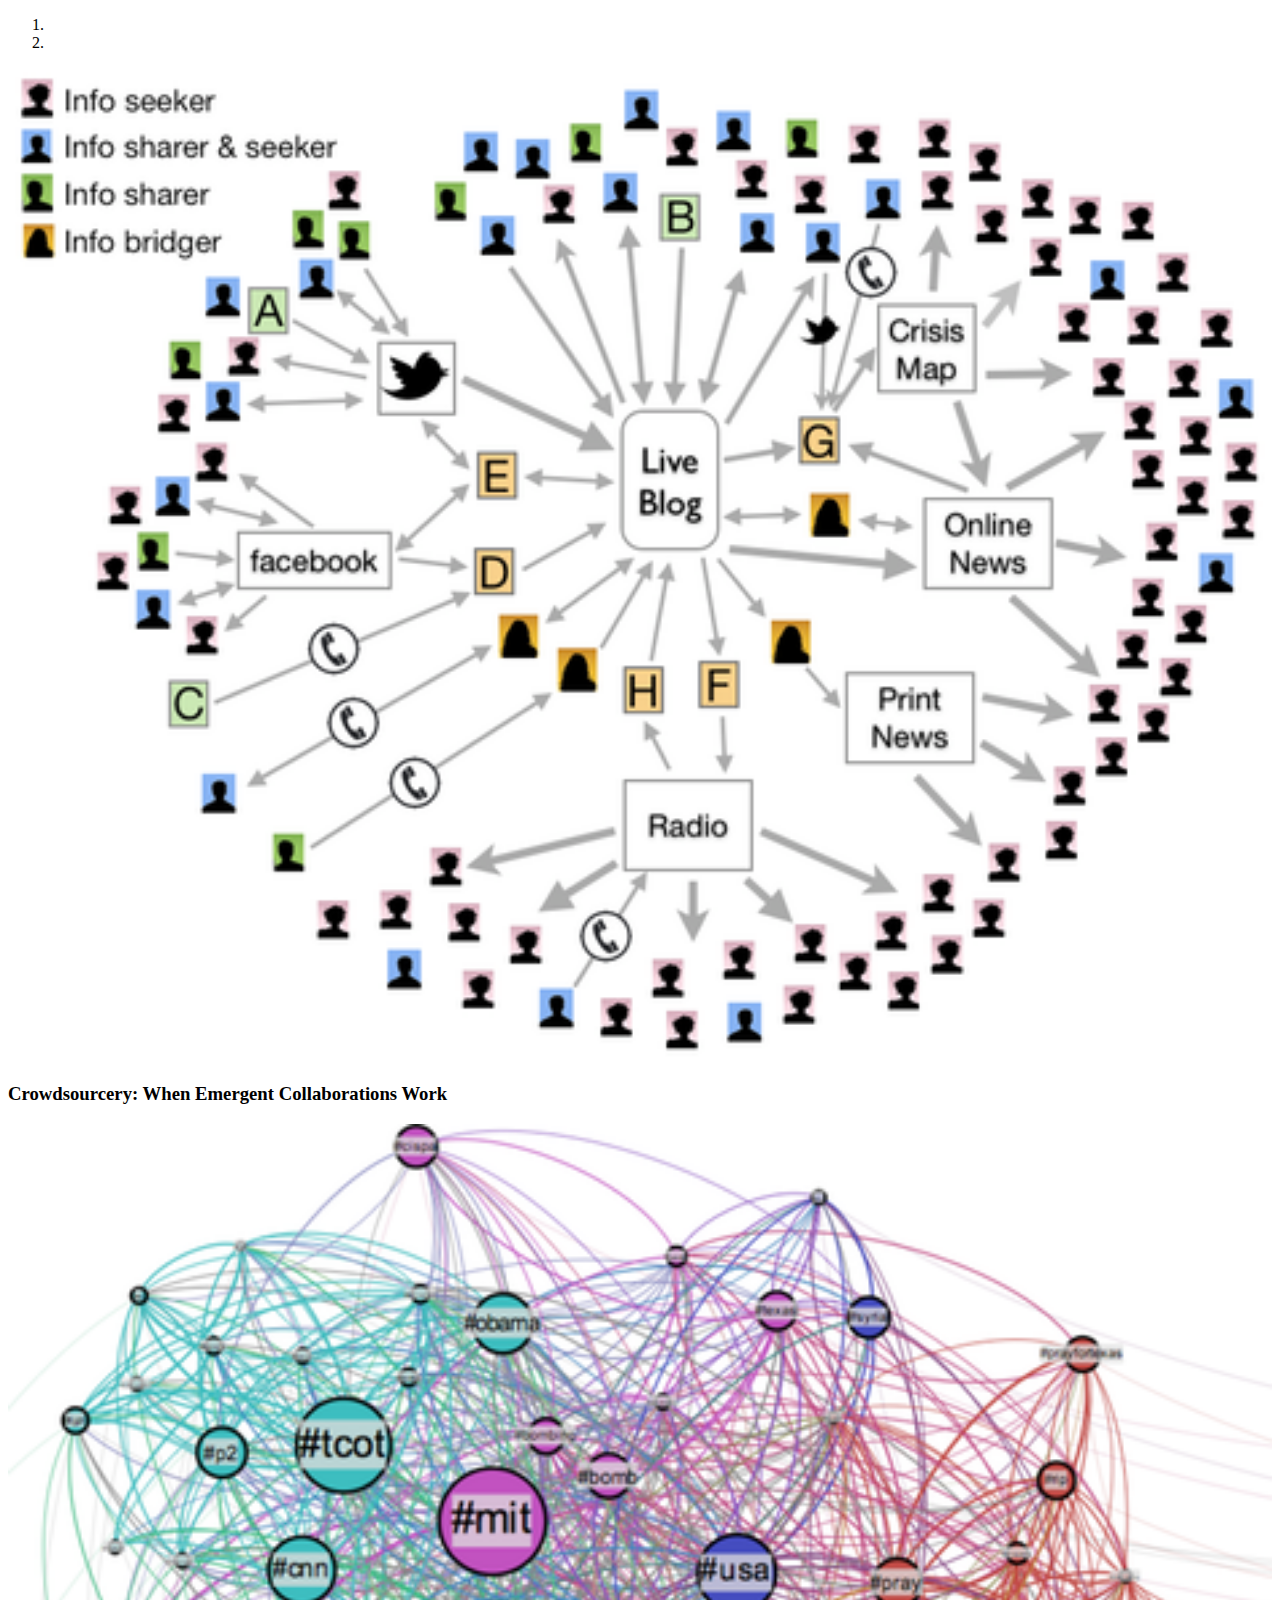
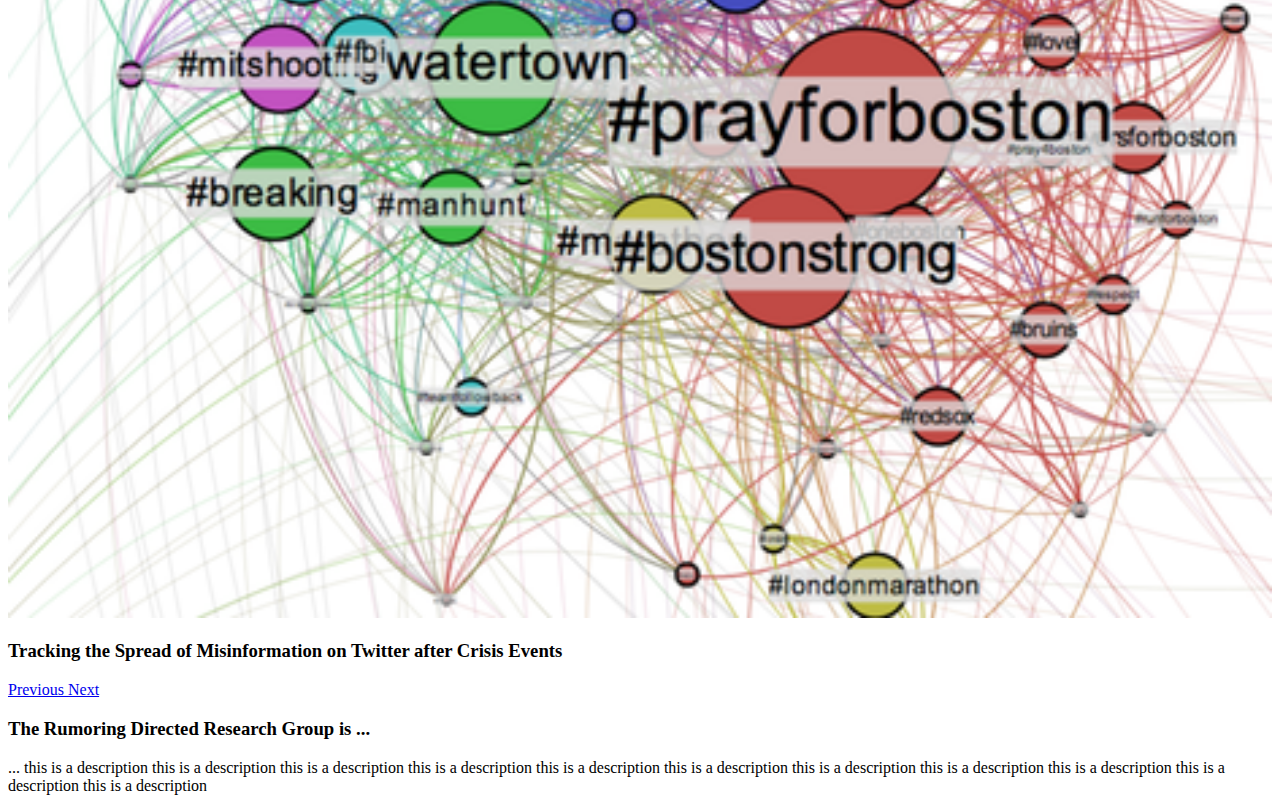
==== carousel.html @ c3020d7e "People, Publications, About finished" ====
<!DOCTYPE html>

<style type="text/css">
    #myCarousel img {
        width: 100%;
    }
</style>


<div id="myCarousel" class="carousel slide" data-ride="carousel" aria-hidden="true">
    <!-- Indicators -->
    <ol class="carousel-indicators">
        <li data-target="#myCarousel" data-slide-to="0" class="active"></li>
        <li data-target="#myCarousel" data-slide-to="1"></li>
    </ol>

    <!-- Wrapper for slides -->
    <div class="carousel-inner" role="listbox">

        <div class="item active">
            <img src="images/diagram_b-10_med.png" alt="Crowdsourcery: When Emergent Collaborations Work">

            <div class="carousel-caption">
                <h3>Crowdsourcery: When Emergent Collaborations Work</h3>
            </div>
        </div>

        <div class="item">
            <img src="images/hashtag_network_image_med.png" alt="Tracking the Spread of Misinformation on Twitter after Crisis Events">

            <div class="carousel-caption">
                <h3>Tracking the Spread of Misinformation on Twitter after Crisis Events</h3>
            </div>
        </div>

    </div>

    <!-- Left and right controls -->
    <a class="left carousel-control" href="#myCarousel" role="button" data-slide="prev">
        <span class="glyphicon glyphicon-chevron-left" aria-hidden="true"></span>
        <span class="sr-only">Previous</span>
    </a>
    <a class="right carousel-control" href="#myCarousel" role="button" data-slide="next">
        <span class="glyphicon glyphicon-chevron-right" aria-hidden="true"></span>
        <span class="sr-only">Next</span>
    </a>
</div>

<h3>The Rumoring Directed Research Group is ...</h3>
<p>... this is a description this is a description this is a description this is a description this is a description this is a description this is a description this is a description this is a description this is a description this is a description </p>
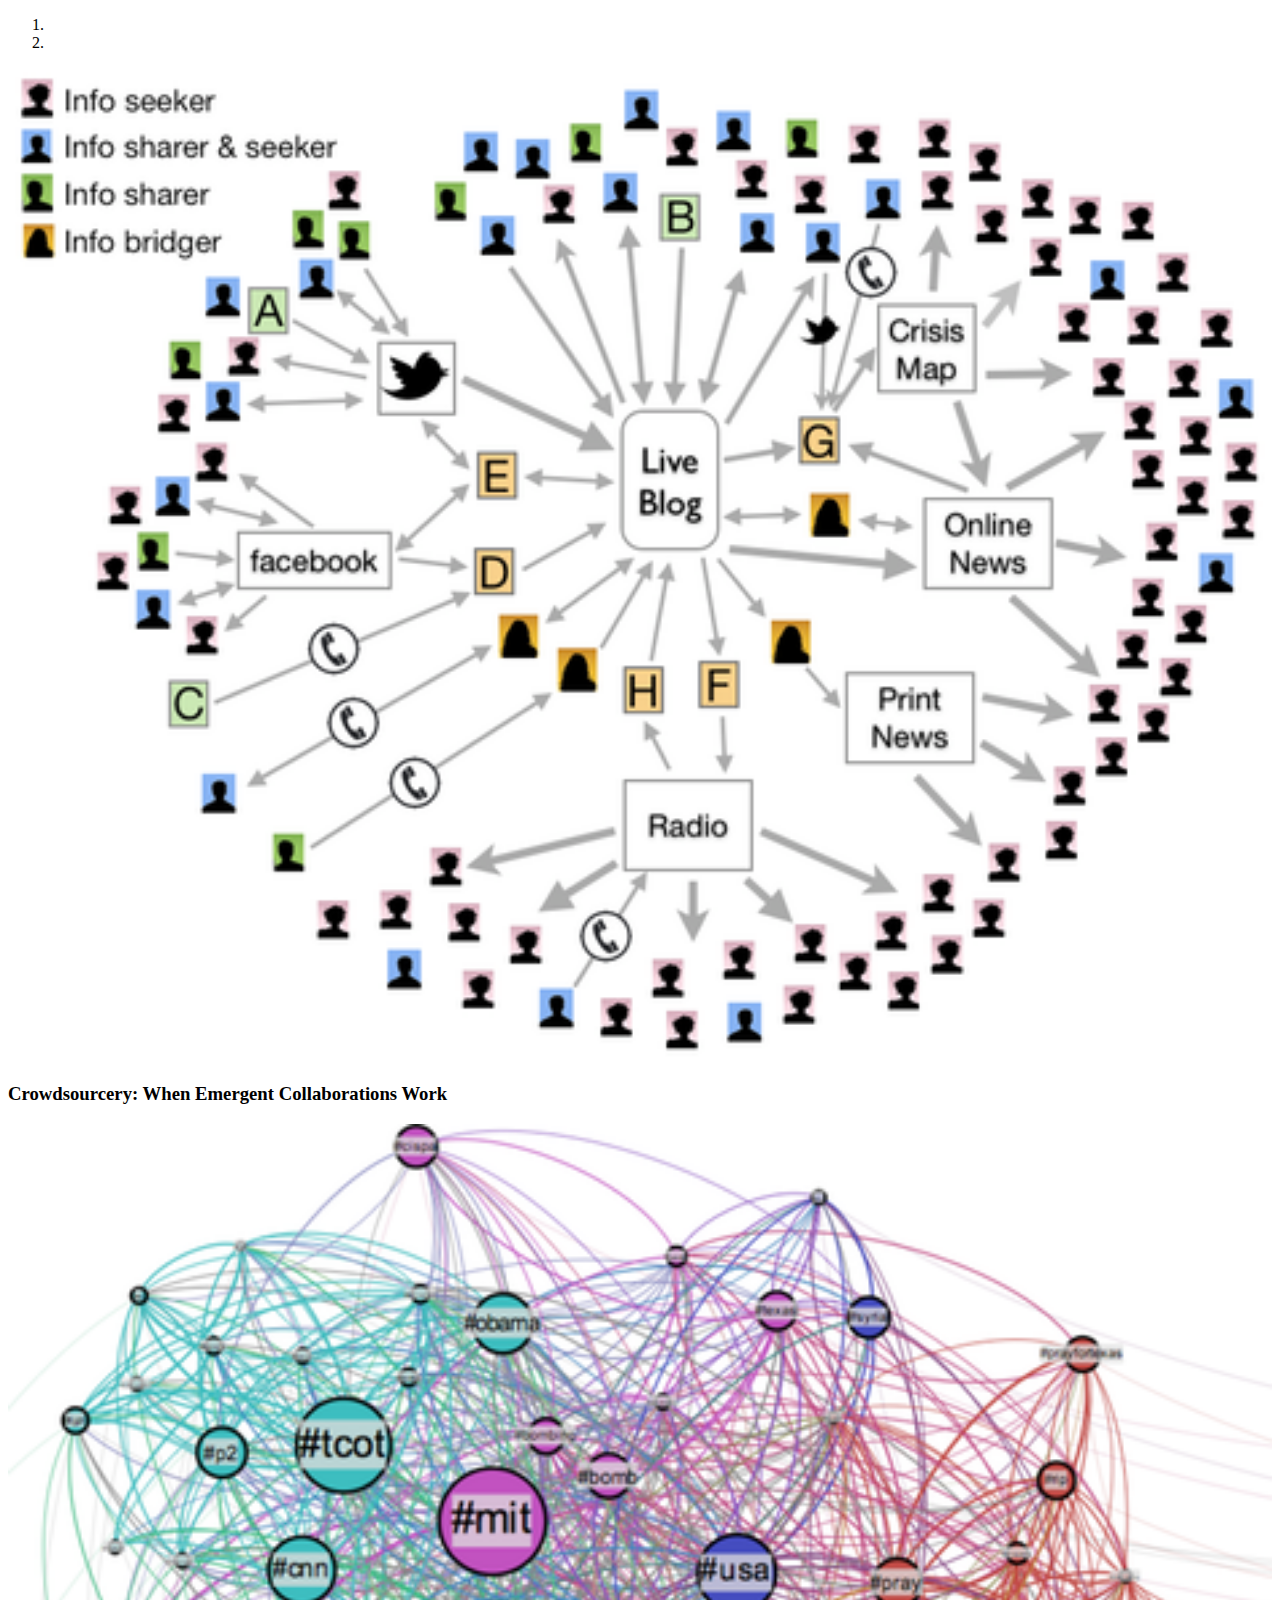
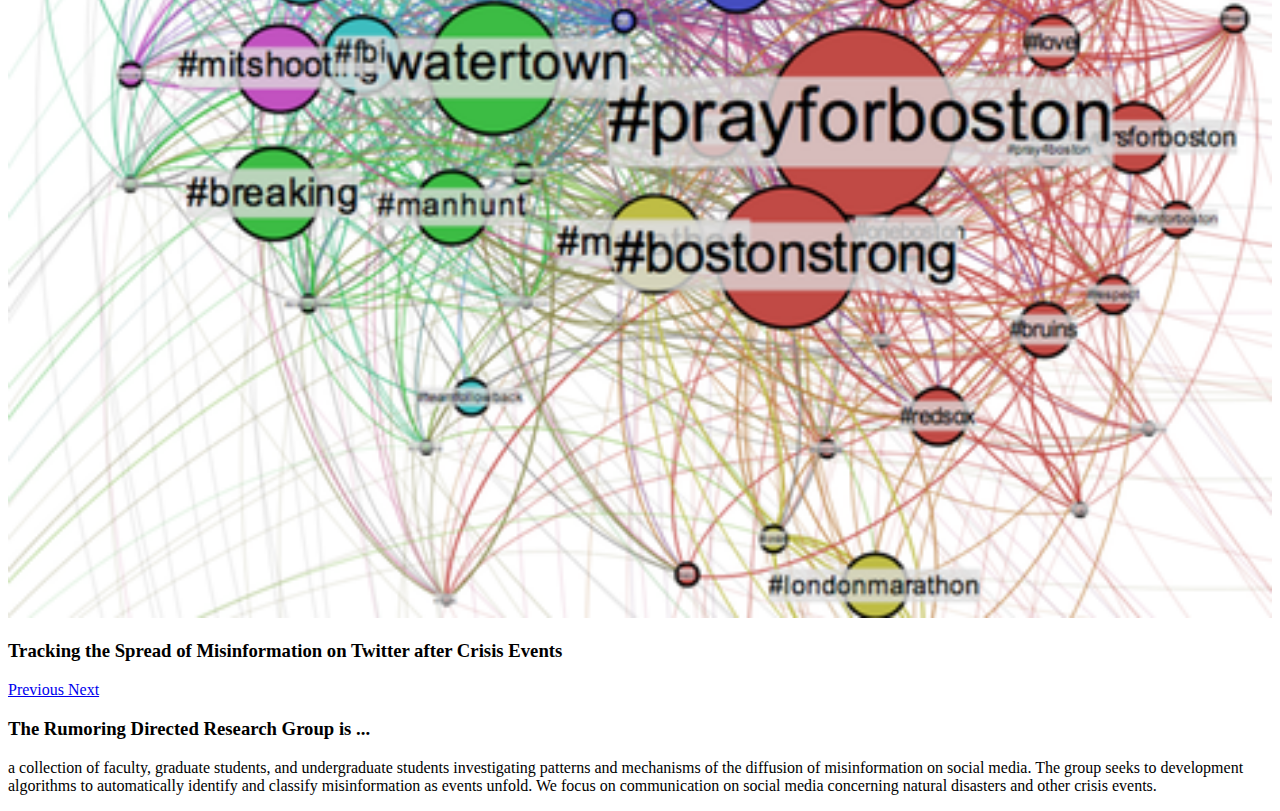
==== commit 538252c6: "More people, internal link, filled description placeholder" ====
--- a/carousel.html
+++ b/carousel.html
@@ -47,4 +47,4 @@
 </div>
 
 <h3>The Rumoring Directed Research Group is ...</h3>
-<p>... this is a description this is a description this is a description this is a description this is a description this is a description this is a description this is a description this is a description this is a description this is a description </p>+<p>a collection of faculty, graduate students, and undergraduate students investigating patterns and mechanisms of the diffusion of misinformation on social media. The group seeks to development algorithms to automatically identify and classify misinformation as events unfold. We focus on communication on social media concerning natural disasters and other crisis events.</p>